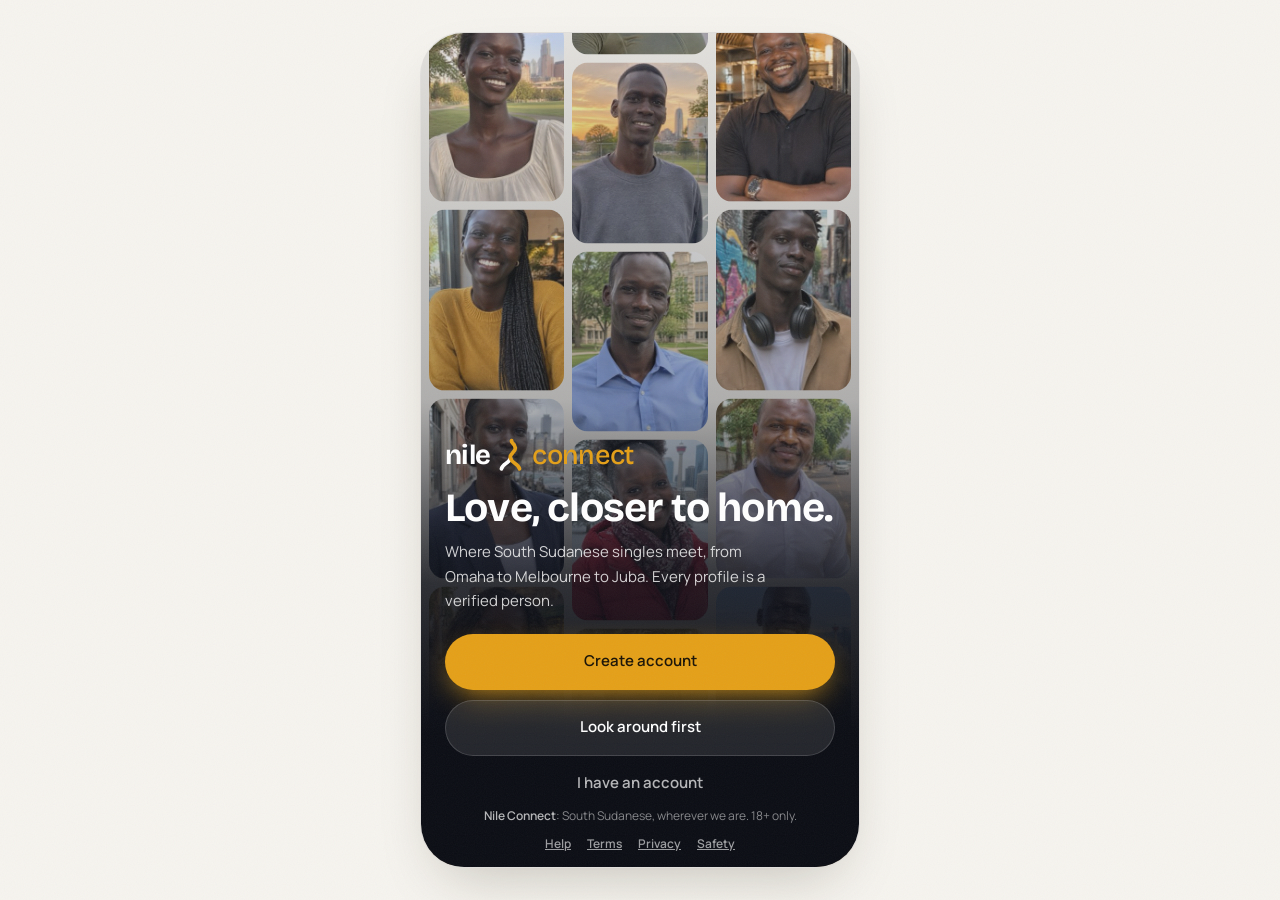
==== index.html @ 076bad2d "Terms: governing law and disputes" ====
<!doctype html>
<html lang="en">
  <head>
    <meta charset="UTF-8" />
    <meta name="viewport" content="width=device-width, initial-scale=1.0, viewport-fit=cover" />
    <meta name="theme-color" content="#0B0D14" />
    <meta name="apple-mobile-web-app-capable" content="yes" />
    <meta name="apple-mobile-web-app-status-bar-style" content="black-translucent" />
    <meta name="description" content="Nile Connect: dating and marriage for South Sudanese people, wherever home is." />
    <link rel="icon" href="/icon.svg" type="image/svg+xml" />
    <link rel="manifest" href="/manifest.webmanifest" />
    <link rel="apple-touch-icon" href="/apple-touch-icon.png" />
    <link rel="canonical" href="https://nileconnect.app/" />
    <!-- What shows when the link is shared in WhatsApp, iMessage, Facebook and so on. -->
    <meta property="og:type" content="website" />
    <meta property="og:site_name" content="Nile Connect" />
    <meta property="og:title" content="Nile Connect: love, closer to home" />
    <meta property="og:description" content="Where South Sudanese singles meet, wherever we are. Real faces, and she sends the first message." />
    <meta property="og:url" content="https://nileconnect.app/" />
    <meta property="og:image" content="https://nileconnect.app/og.png" />
    <meta property="og:image:width" content="1200" />
    <meta property="og:image:height" content="630" />
    <meta name="twitter:card" content="summary_large_image" />
    <title>Nile Connect</title>
    <script type="module" crossorigin src="/assets/index-D7a2ZzEx.js"></script>
    <link rel="modulepreload" crossorigin href="/assets/react-PF3oO1v-.js">
    <link rel="modulepreload" crossorigin href="/assets/motion-0V9wVk7g.js">
    <link rel="modulepreload" crossorigin href="/assets/supabase-HjnBQAiQ.js">
    <link rel="stylesheet" crossorigin href="/assets/index-BBQmbBbp.css">
  </head>
  <body>
    <!-- Shown for the moment before the app has loaded, so the screen is never blank. -->
    <div id="root"><div style="position:fixed;inset:0;display:grid;place-items:center;background:#0B0D14;color:#F5F1E8;font:700 34px/1 system-ui,-apple-system,sans-serif;letter-spacing:-0.02em">Nile Connect</div></div>
  </body>
</html>
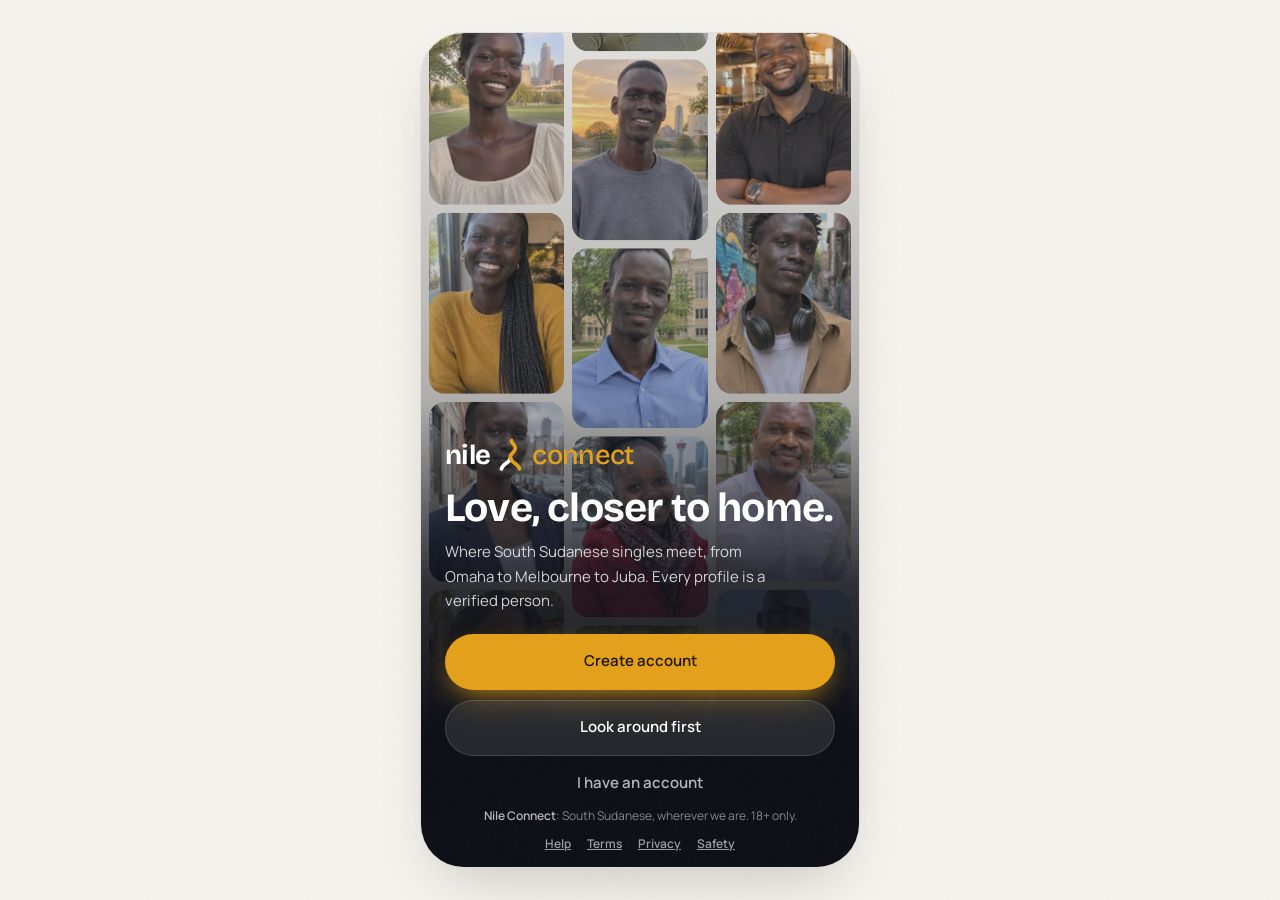
==== commit 267a6442: "Ban with appeal and unban, remove account separately, account actions in Support, reset prompt on si" ====
--- a/index.html
+++ b/index.html
@@ -22,7 +22,7 @@
     <meta property="og:image:height" content="630" />
     <meta name="twitter:card" content="summary_large_image" />
     <title>Nile Connect</title>
-    <script type="module" crossorigin src="/assets/index-D7a2ZzEx.js"></script>
+    <script type="module" crossorigin src="/assets/index-DNJaTj5k.js"></script>
     <link rel="modulepreload" crossorigin href="/assets/react-PF3oO1v-.js">
     <link rel="modulepreload" crossorigin href="/assets/motion-0V9wVk7g.js">
     <link rel="modulepreload" crossorigin href="/assets/supabase-HjnBQAiQ.js">
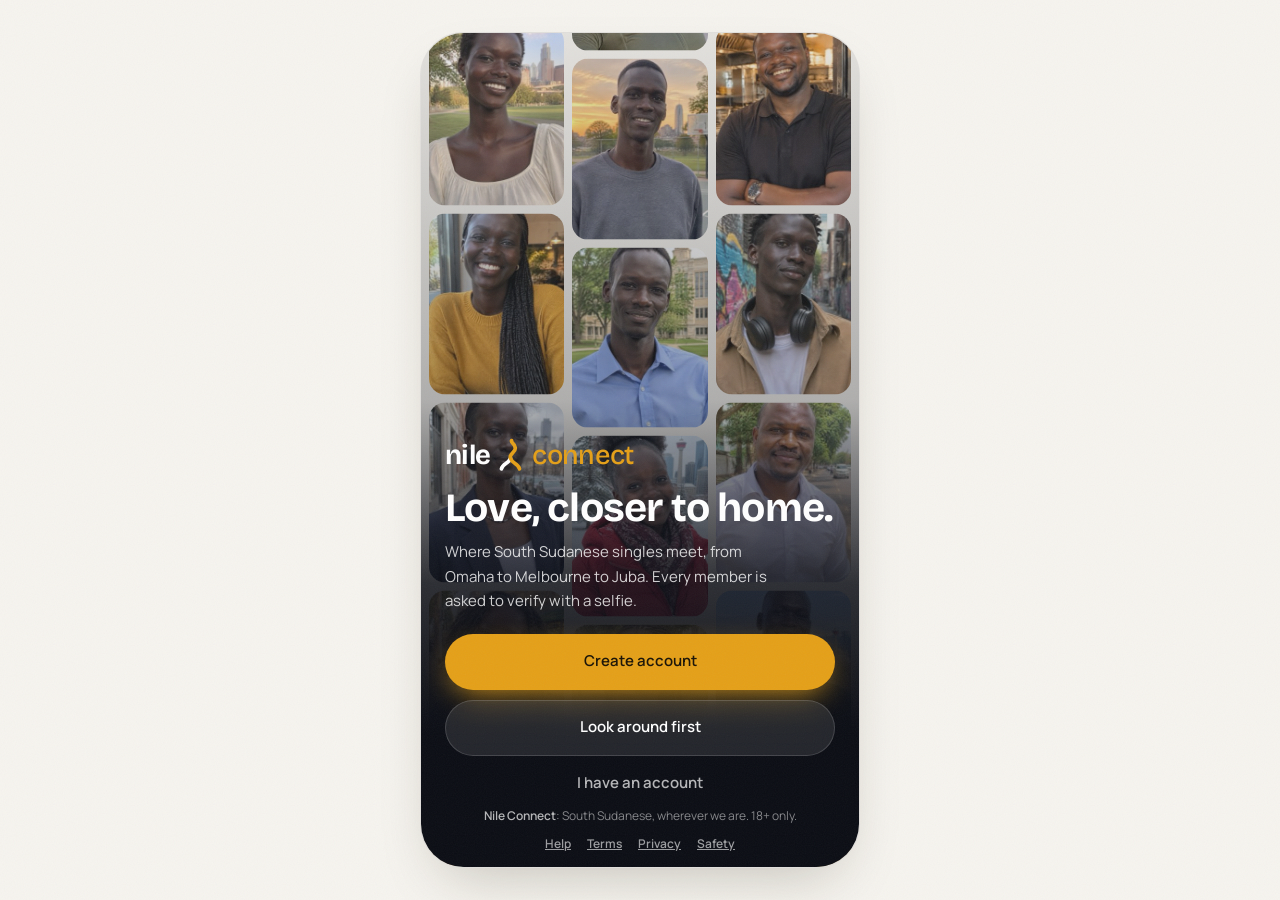
==== commit c29b0328: "Confirm code on sign-in, change password, onboarding exits, offline message, console counts" ====
--- a/index.html
+++ b/index.html
@@ -22,7 +22,7 @@
     <meta property="og:image:height" content="630" />
     <meta name="twitter:card" content="summary_large_image" />
     <title>Nile Connect</title>
-    <script type="module" crossorigin src="/assets/index-DNJaTj5k.js"></script>
+    <script type="module" crossorigin src="/assets/index-Qe4IjZk4.js"></script>
     <link rel="modulepreload" crossorigin href="/assets/react-PF3oO1v-.js">
     <link rel="modulepreload" crossorigin href="/assets/motion-0V9wVk7g.js">
     <link rel="modulepreload" crossorigin href="/assets/supabase-HjnBQAiQ.js">
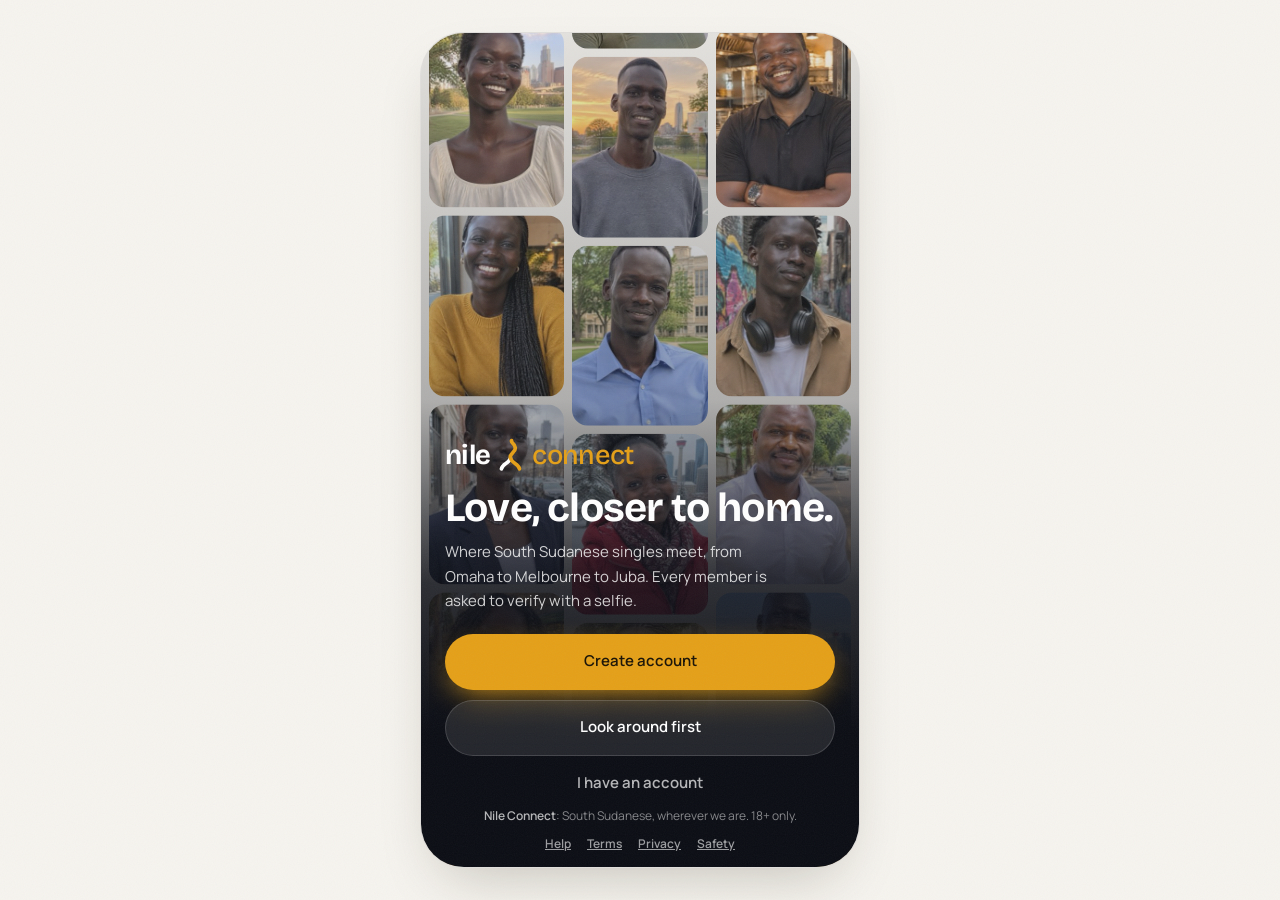
==== commit 3a81f96c: "Email alerts switch, privacy wording" ====
--- a/index.html
+++ b/index.html
@@ -22,11 +22,11 @@
     <meta property="og:image:height" content="630" />
     <meta name="twitter:card" content="summary_large_image" />
     <title>Nile Connect</title>
-    <script type="module" crossorigin src="/assets/index-Qe4IjZk4.js"></script>
+    <script type="module" crossorigin src="/assets/index-DQ1qb-8B.js"></script>
     <link rel="modulepreload" crossorigin href="/assets/react-PF3oO1v-.js">
     <link rel="modulepreload" crossorigin href="/assets/motion-0V9wVk7g.js">
     <link rel="modulepreload" crossorigin href="/assets/supabase-HjnBQAiQ.js">
-    <link rel="stylesheet" crossorigin href="/assets/index-BBQmbBbp.css">
+    <link rel="stylesheet" crossorigin href="/assets/index-BiCRPjFG.css">
   </head>
   <body>
     <!-- Shown for the moment before the app has loaded, so the screen is never blank. -->
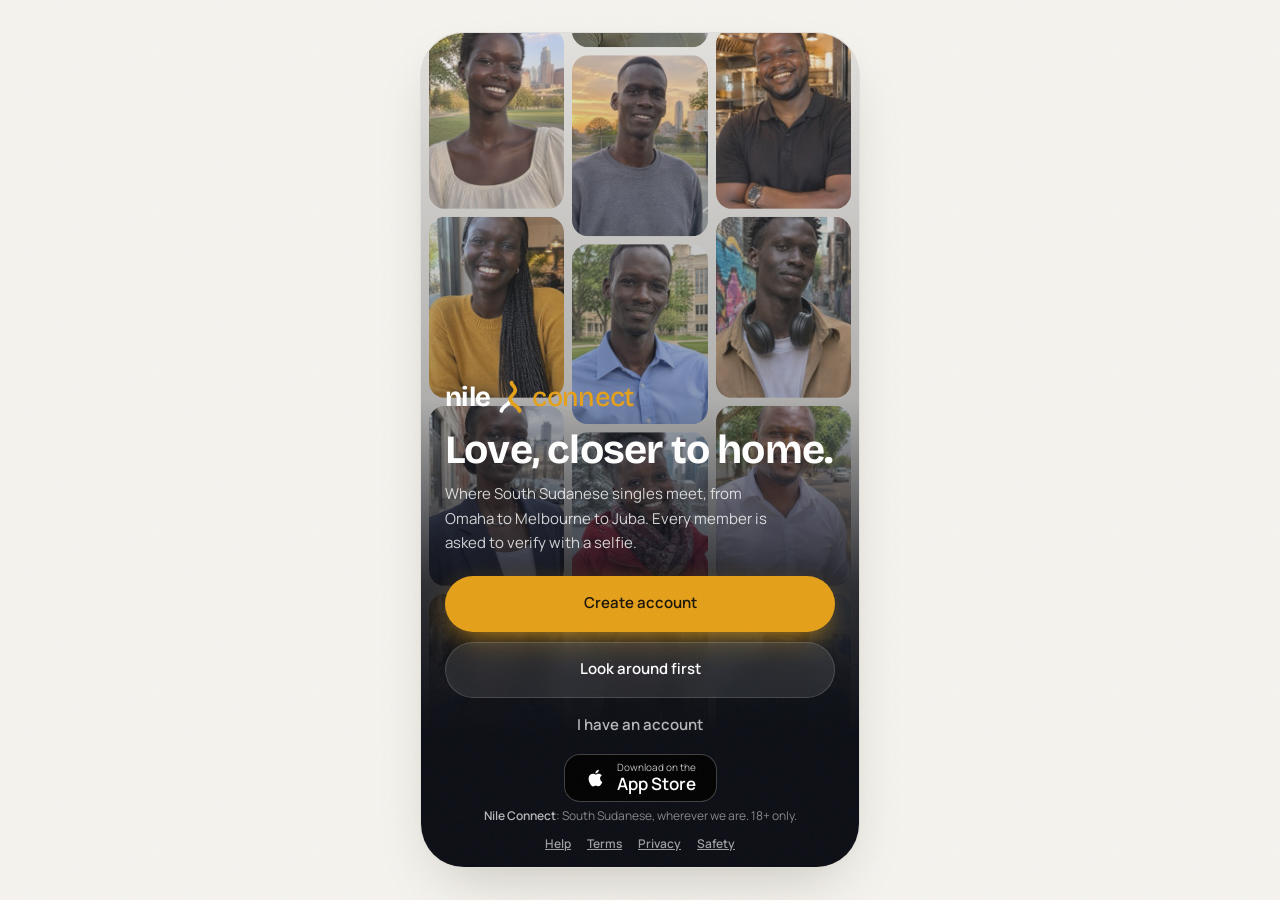
==== commit 28ddcf18: "Add App Store download button and Safari app banner Co-Authored-By: Claude Fable 5.2 <noreply@anthro" ====
--- a/index.html
+++ b/index.html
@@ -22,11 +22,12 @@
     <meta property="og:image:height" content="630" />
     <meta name="twitter:card" content="summary_large_image" />
     <title>Nile Connect</title>
-    <script type="module" crossorigin src="/assets/index-DQ1qb-8B.js"></script>
+    <meta name="apple-itunes-app" content="app-id=6837509803" />
+    <script type="module" crossorigin src="/assets/index-Cw6GBqku.js"></script>
     <link rel="modulepreload" crossorigin href="/assets/react-PF3oO1v-.js">
     <link rel="modulepreload" crossorigin href="/assets/motion-0V9wVk7g.js">
     <link rel="modulepreload" crossorigin href="/assets/supabase-HjnBQAiQ.js">
-    <link rel="stylesheet" crossorigin href="/assets/index-BiCRPjFG.css">
+    <link rel="stylesheet" crossorigin href="/assets/index-B-dEfiTd.css">
   </head>
   <body>
     <!-- Shown for the moment before the app has loaded, so the screen is never blank. -->
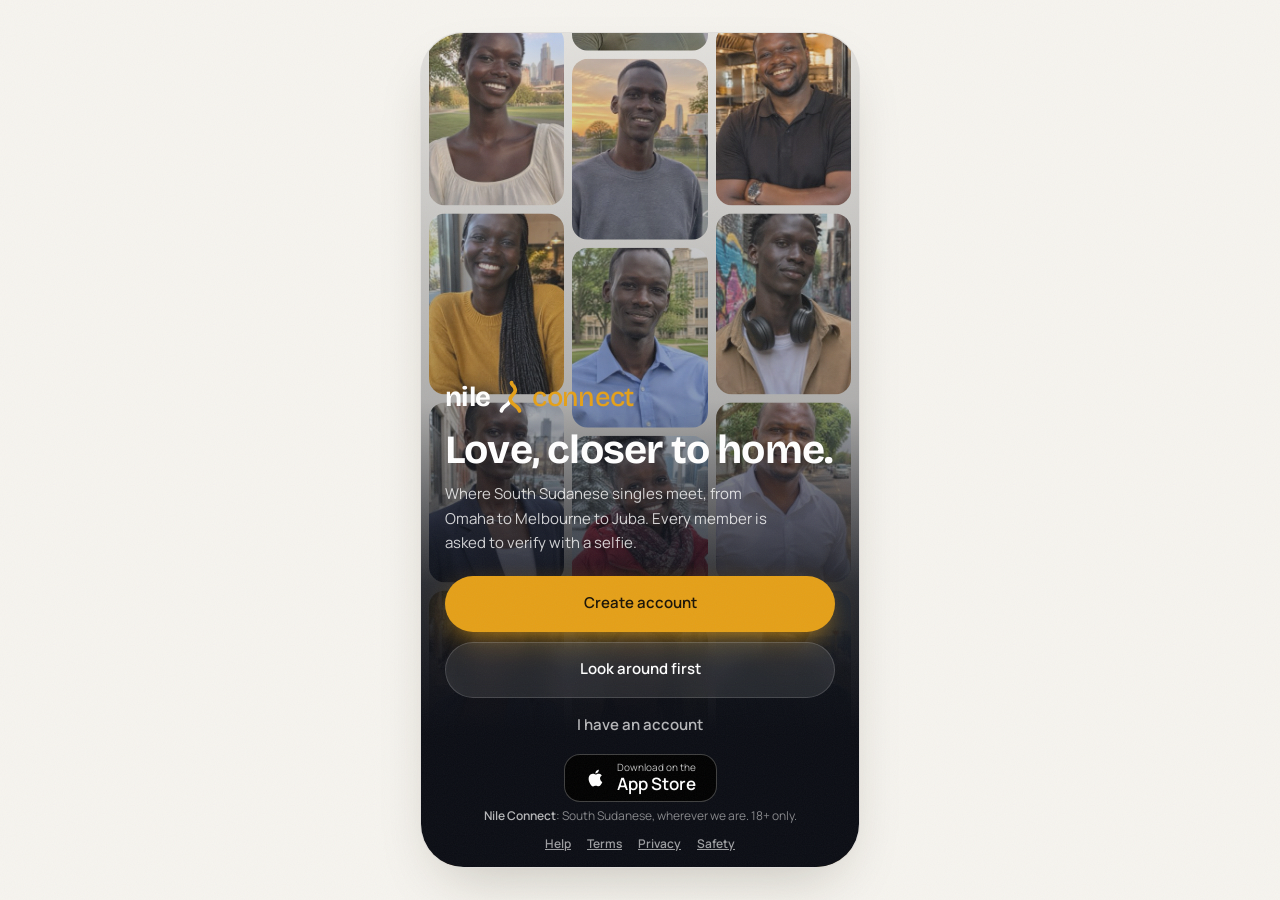
==== commit 5c11bd1d: "Growth and ads panel, first-open count, new-app note Co-Authored-By: Claude Fable 5.2 <noreply@anthr" ====
--- a/index.html
+++ b/index.html
@@ -23,11 +23,11 @@
     <meta name="twitter:card" content="summary_large_image" />
     <title>Nile Connect</title>
     <meta name="apple-itunes-app" content="app-id=6837509803" />
-    <script type="module" crossorigin src="/assets/index-Cw6GBqku.js"></script>
+    <script type="module" crossorigin src="/assets/index-D4WDAU2A.js"></script>
     <link rel="modulepreload" crossorigin href="/assets/react-PF3oO1v-.js">
     <link rel="modulepreload" crossorigin href="/assets/motion-0V9wVk7g.js">
     <link rel="modulepreload" crossorigin href="/assets/supabase-HjnBQAiQ.js">
-    <link rel="stylesheet" crossorigin href="/assets/index-B-dEfiTd.css">
+    <link rel="stylesheet" crossorigin href="/assets/index-Bf3BSAZe.css">
   </head>
   <body>
     <!-- Shown for the moment before the app has loaded, so the screen is never blank. -->
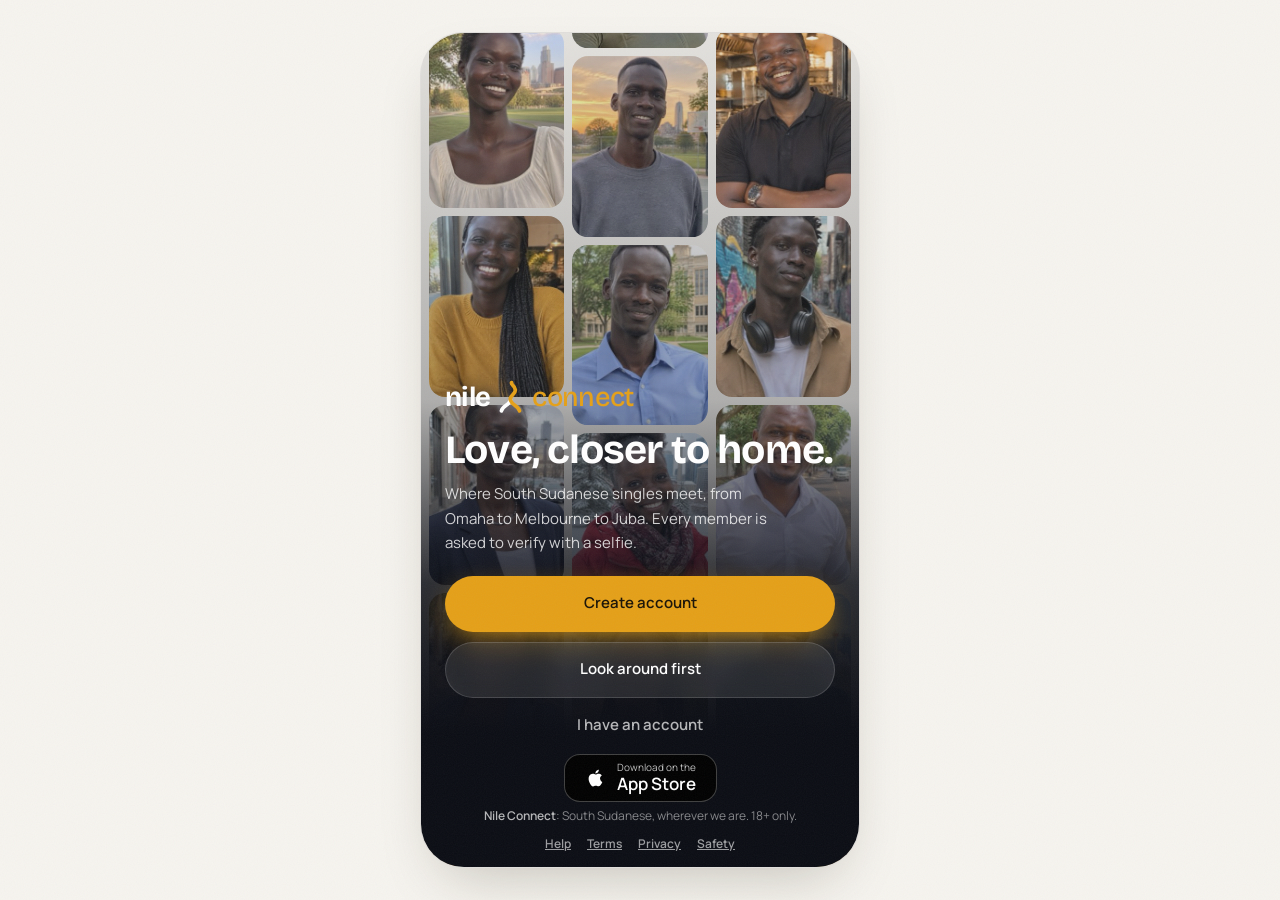
==== commit d1f8246d: "Phone notifications: privacy line and app support Co-Authored-By: Claude Fable 5.2 <noreply@anthropi" ====
--- a/index.html
+++ b/index.html
@@ -23,11 +23,11 @@
     <meta name="twitter:card" content="summary_large_image" />
     <title>Nile Connect</title>
     <meta name="apple-itunes-app" content="app-id=6837509803" />
-    <script type="module" crossorigin src="/assets/index-D4WDAU2A.js"></script>
+    <script type="module" crossorigin src="/assets/index-Cc9upXPq.js"></script>
     <link rel="modulepreload" crossorigin href="/assets/react-PF3oO1v-.js">
     <link rel="modulepreload" crossorigin href="/assets/motion-0V9wVk7g.js">
     <link rel="modulepreload" crossorigin href="/assets/supabase-HjnBQAiQ.js">
-    <link rel="stylesheet" crossorigin href="/assets/index-Bf3BSAZe.css">
+    <link rel="stylesheet" crossorigin href="/assets/index-ZRcYLU7z.css">
   </head>
   <body>
     <!-- Shown for the moment before the app has loaded, so the screen is never blank. -->
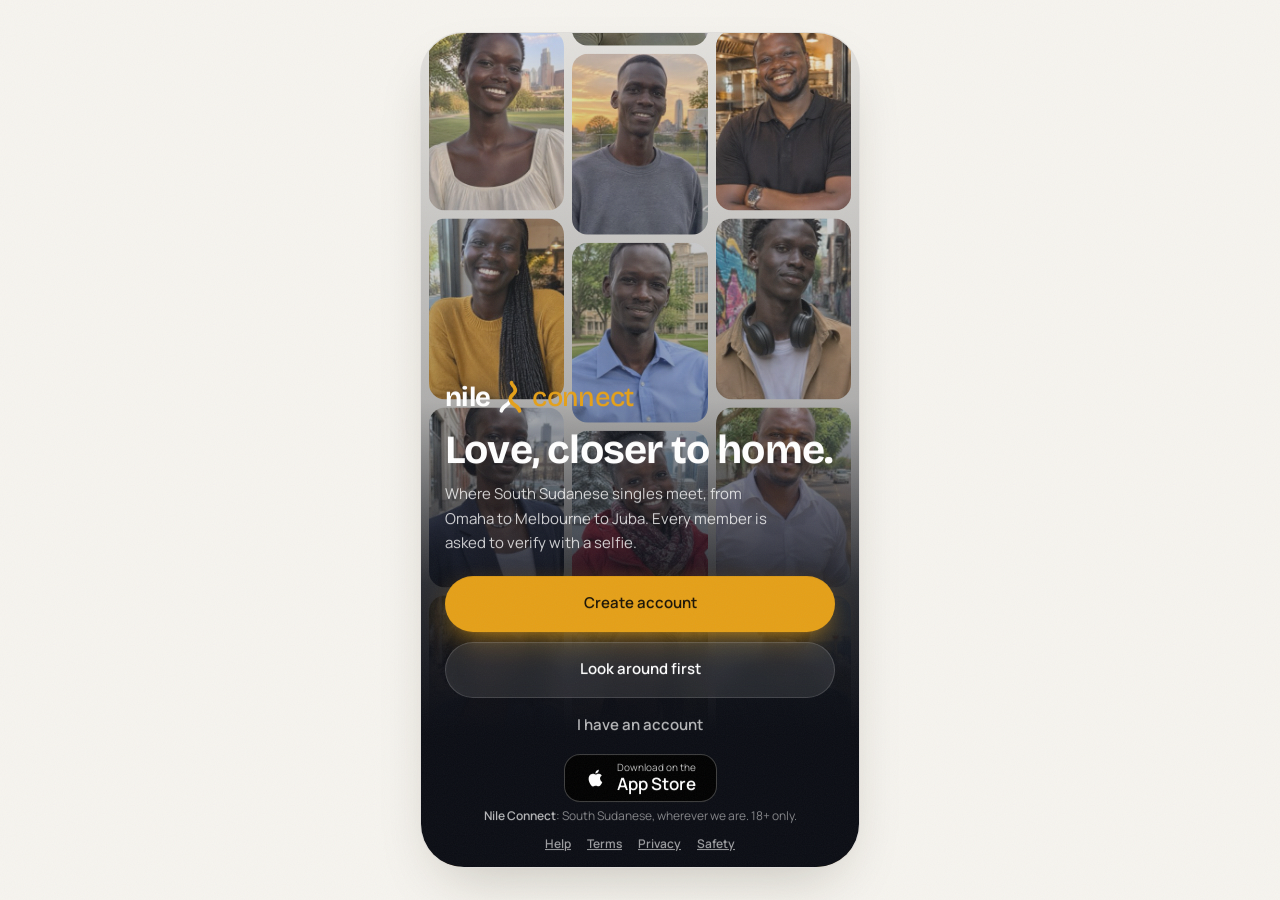
==== commit 866554f4: "Owner console: full-size pictures, ask for real photos; member notice for messages from Nile Connect" ====
--- a/index.html
+++ b/index.html
@@ -23,11 +23,11 @@
     <meta name="twitter:card" content="summary_large_image" />
     <title>Nile Connect</title>
     <meta name="apple-itunes-app" content="app-id=6837509803" />
-    <script type="module" crossorigin src="/assets/index-Cc9upXPq.js"></script>
+    <script type="module" crossorigin src="/assets/index-DOgFwGTf.js"></script>
     <link rel="modulepreload" crossorigin href="/assets/react-PF3oO1v-.js">
     <link rel="modulepreload" crossorigin href="/assets/motion-0V9wVk7g.js">
     <link rel="modulepreload" crossorigin href="/assets/supabase-HjnBQAiQ.js">
-    <link rel="stylesheet" crossorigin href="/assets/index-ZRcYLU7z.css">
+    <link rel="stylesheet" crossorigin href="/assets/index-DpYnxRjS.css">
   </head>
   <body>
     <!-- Shown for the moment before the app has loaded, so the screen is never blank. -->
